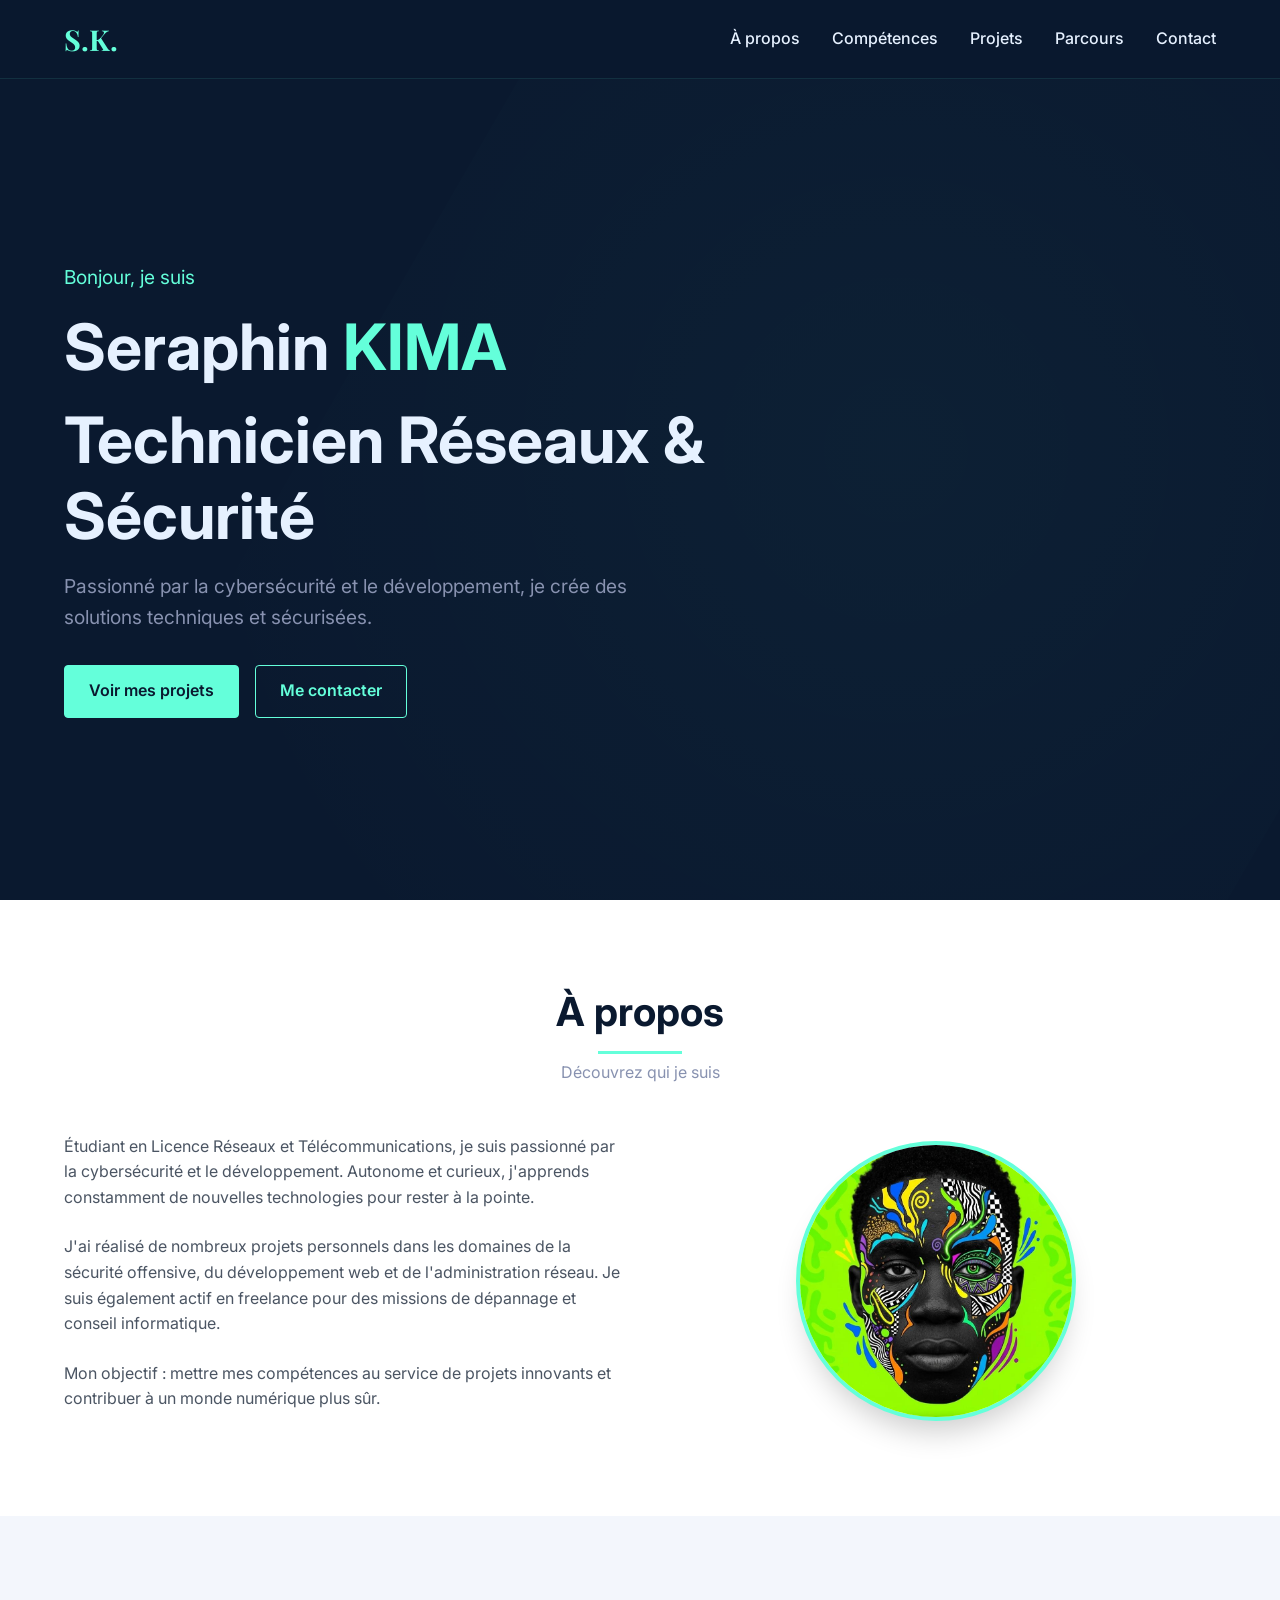
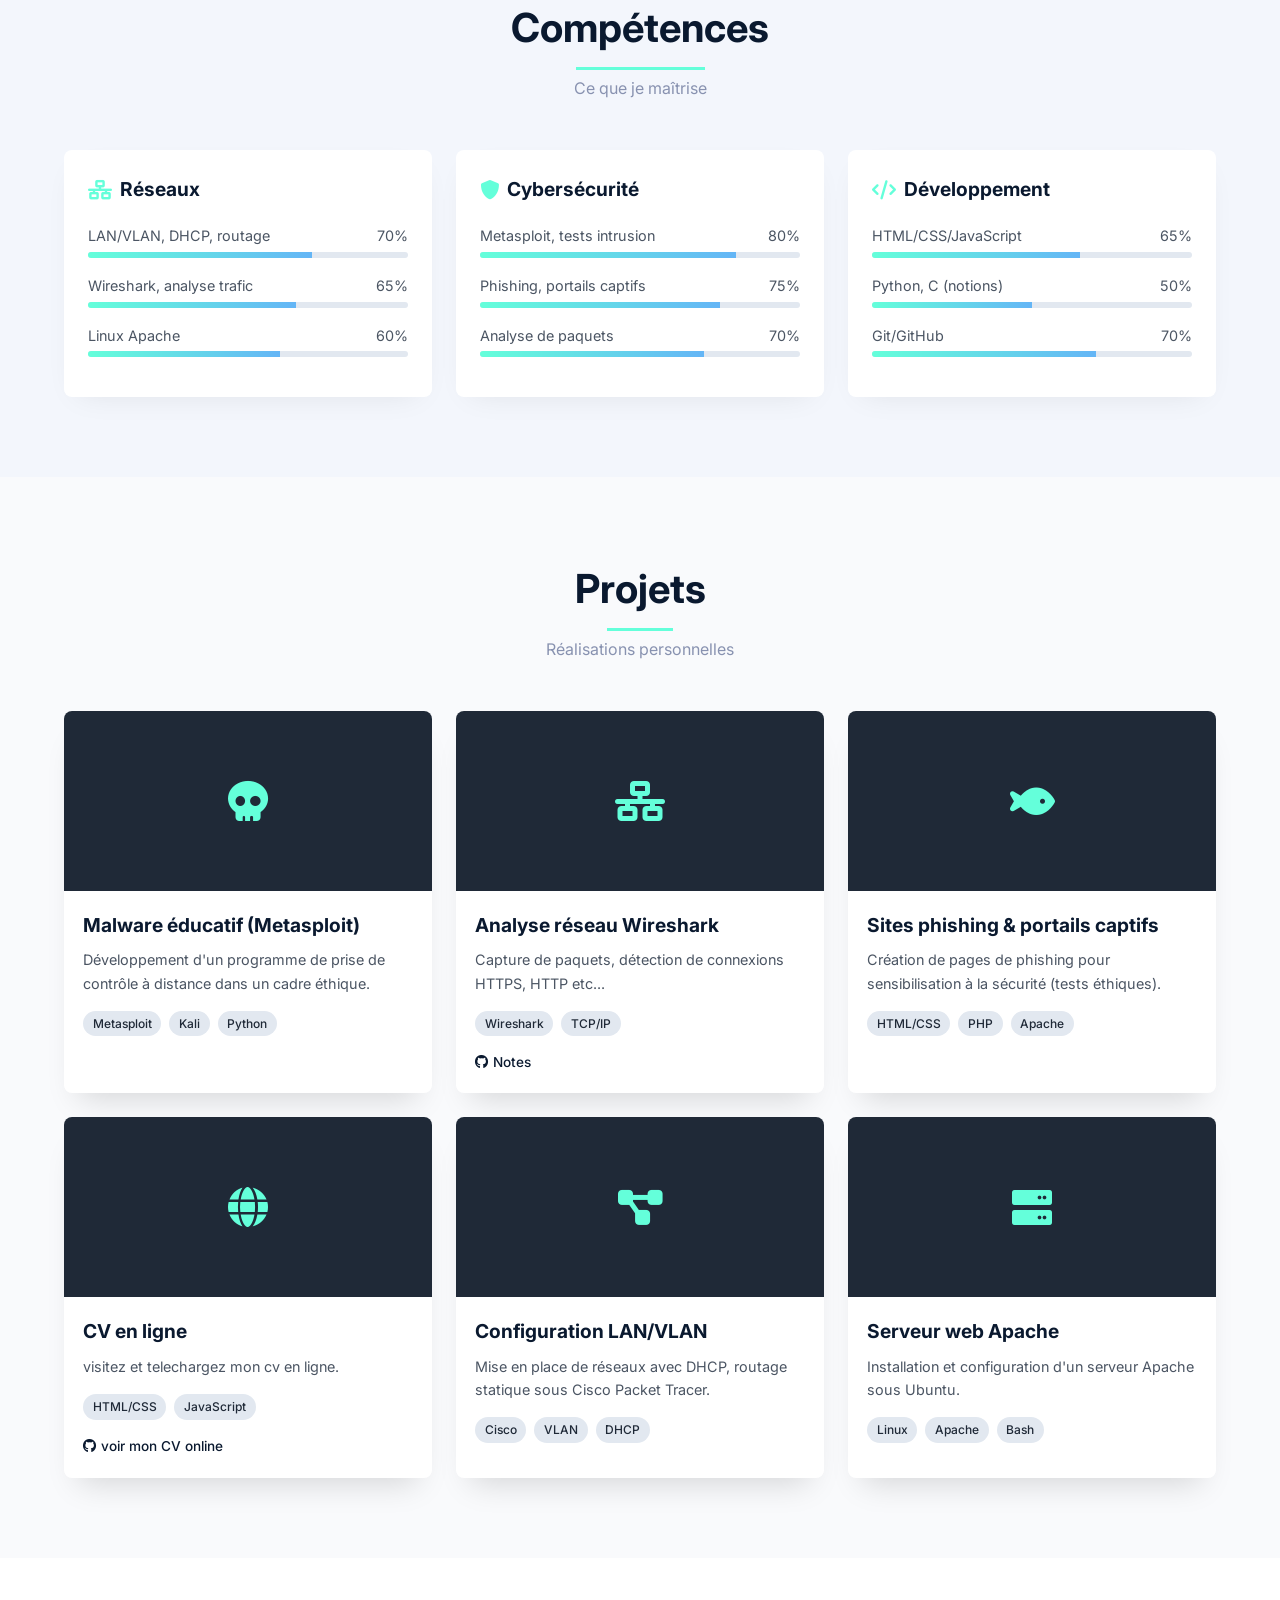
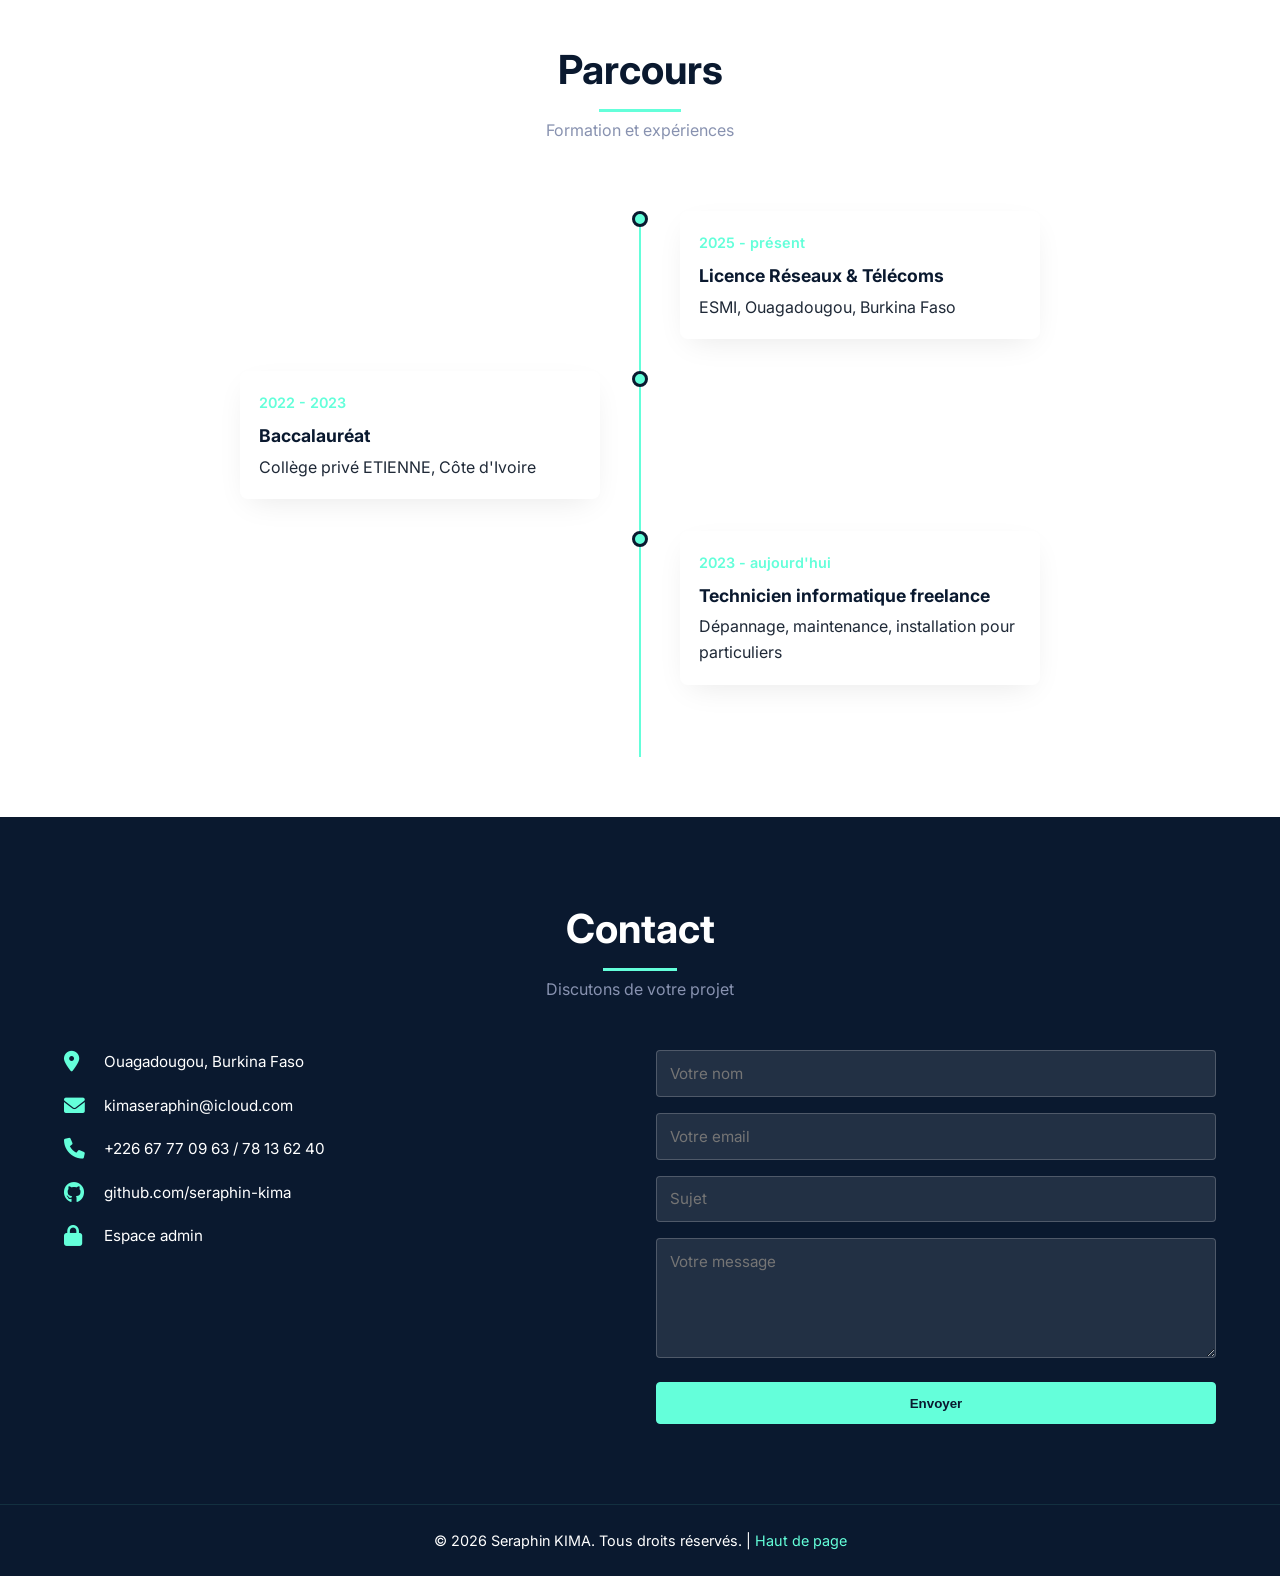
==== index.html @ a79c5f41 "Create index.html" ====
<!DOCTYPE html>
<html>
<head>
    <meta charset="UTF-8">
    <meta http-equiv="refresh" content="0; url=portfolio.html">
    <title>Redirection...</title>
</head>
<body>
    <p>Redirection vers le portfolio...</p>
    <script>window.location.href = "portfolio.html";</script>
</body>
</html>
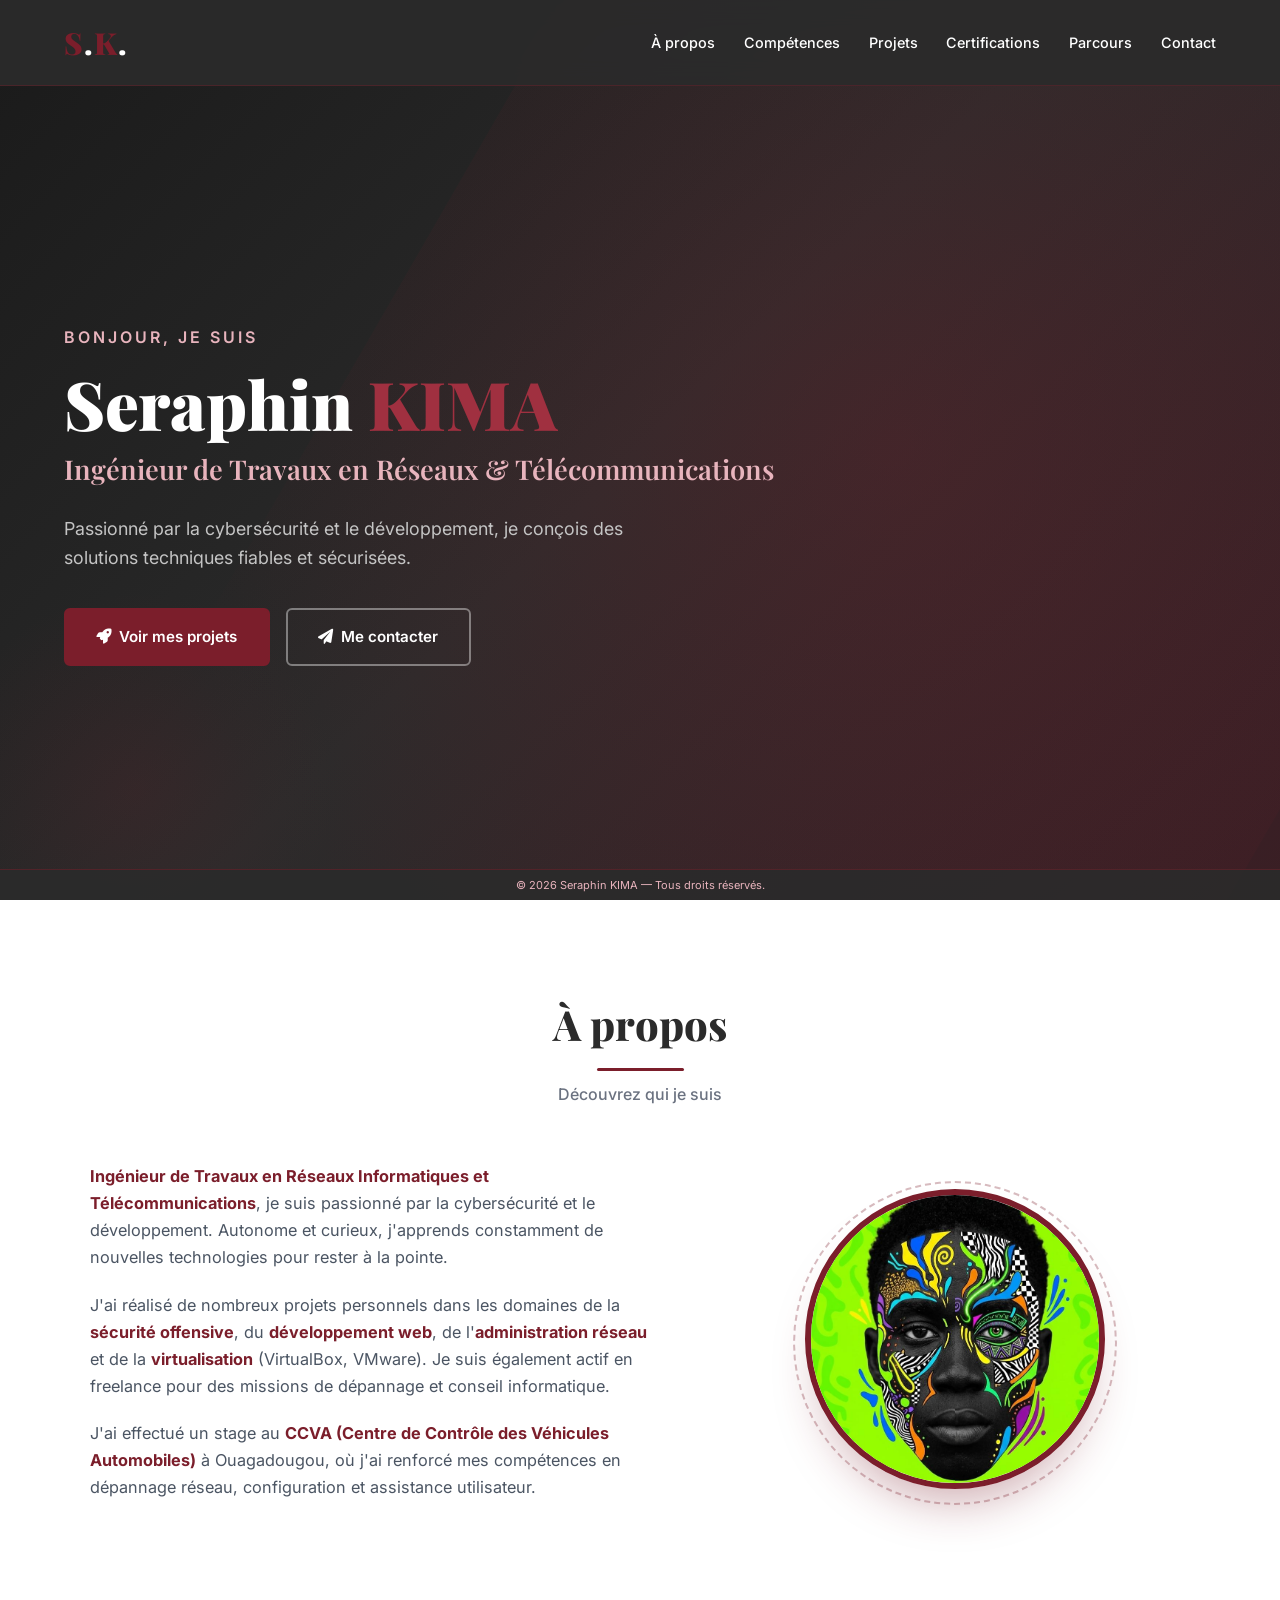
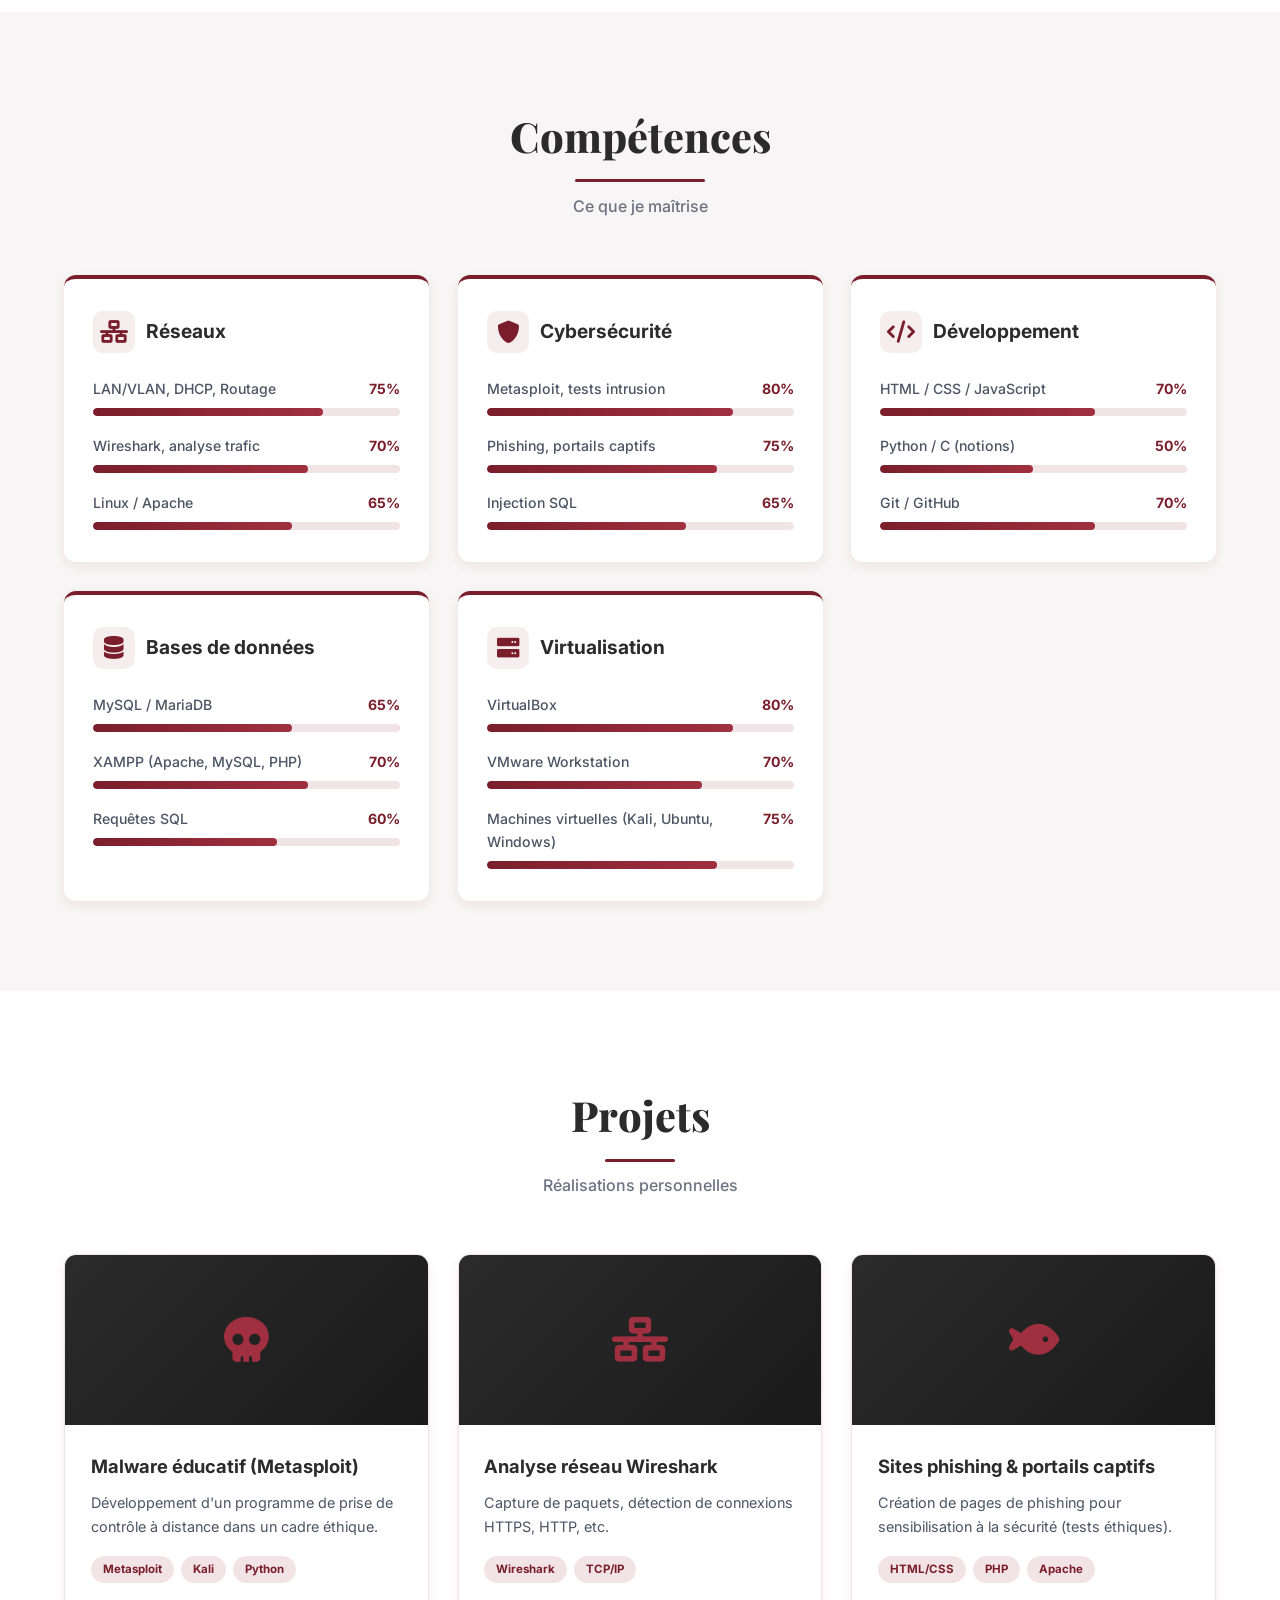
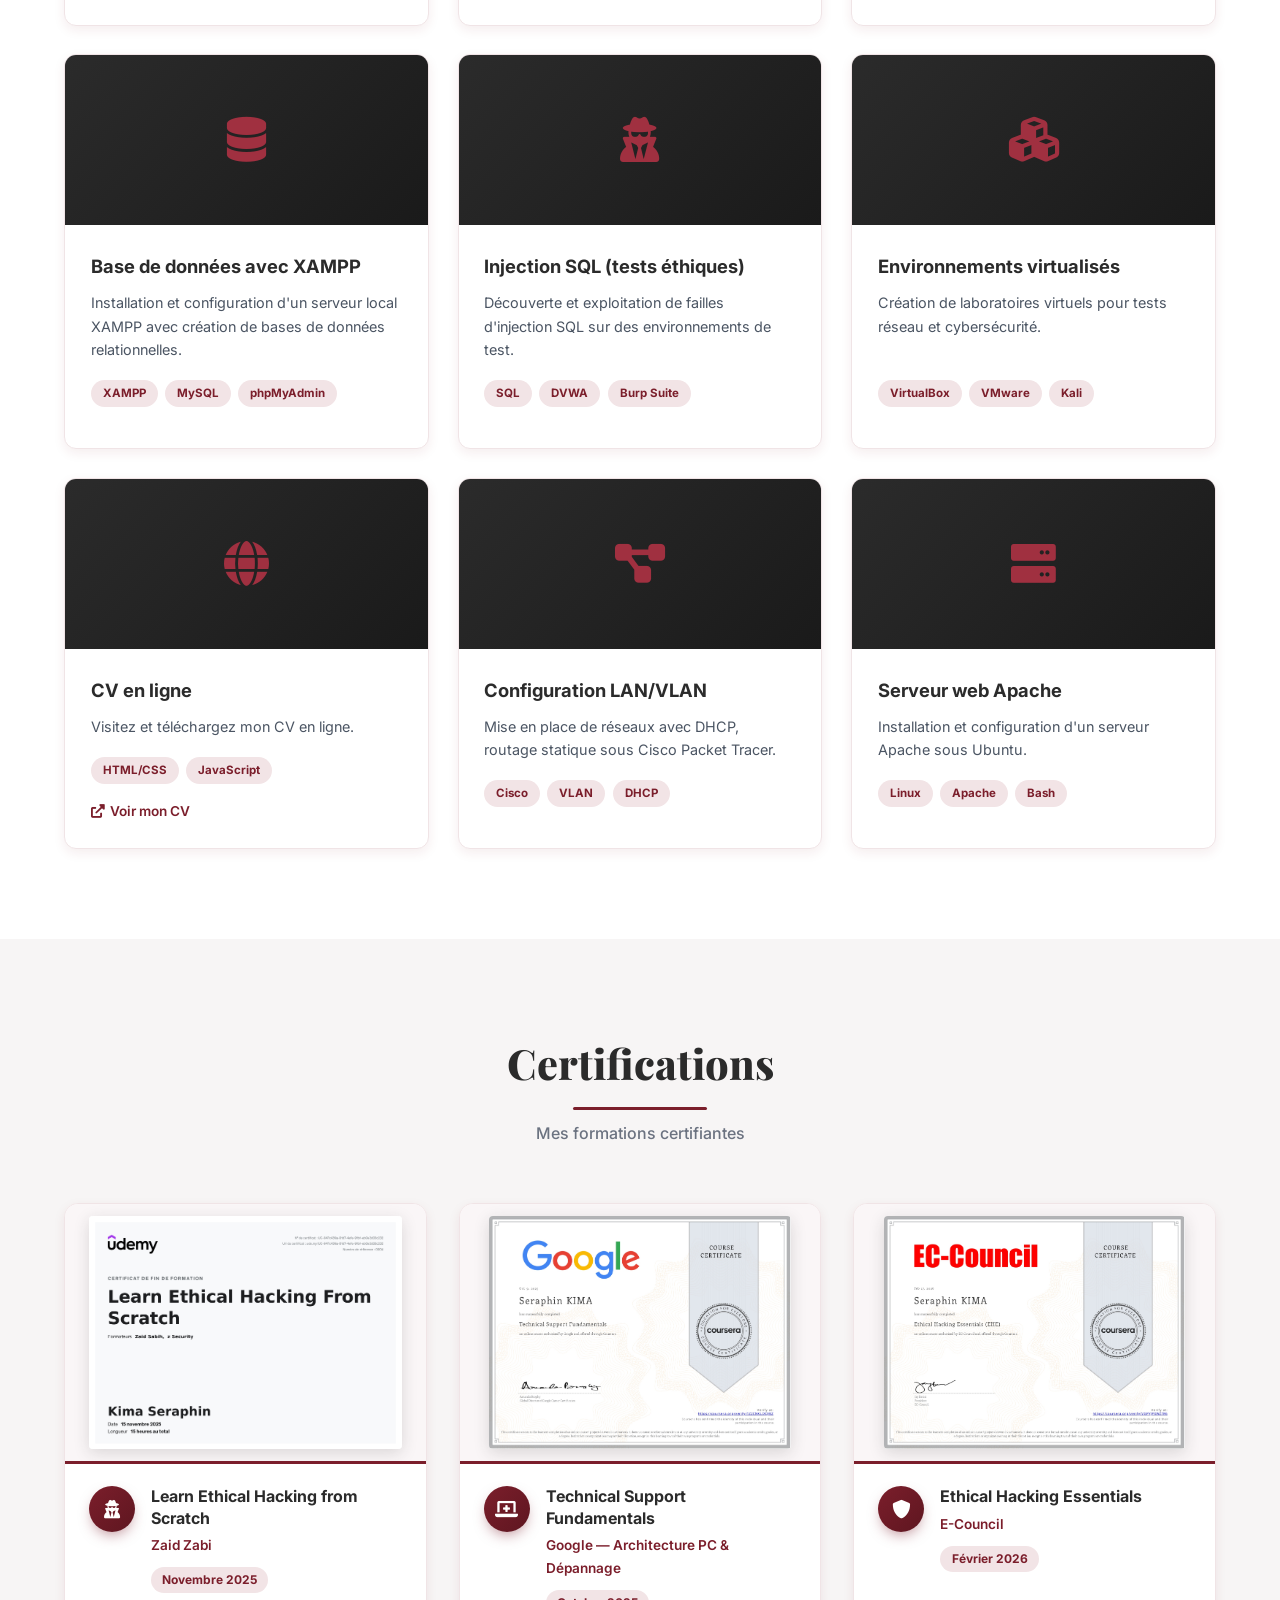
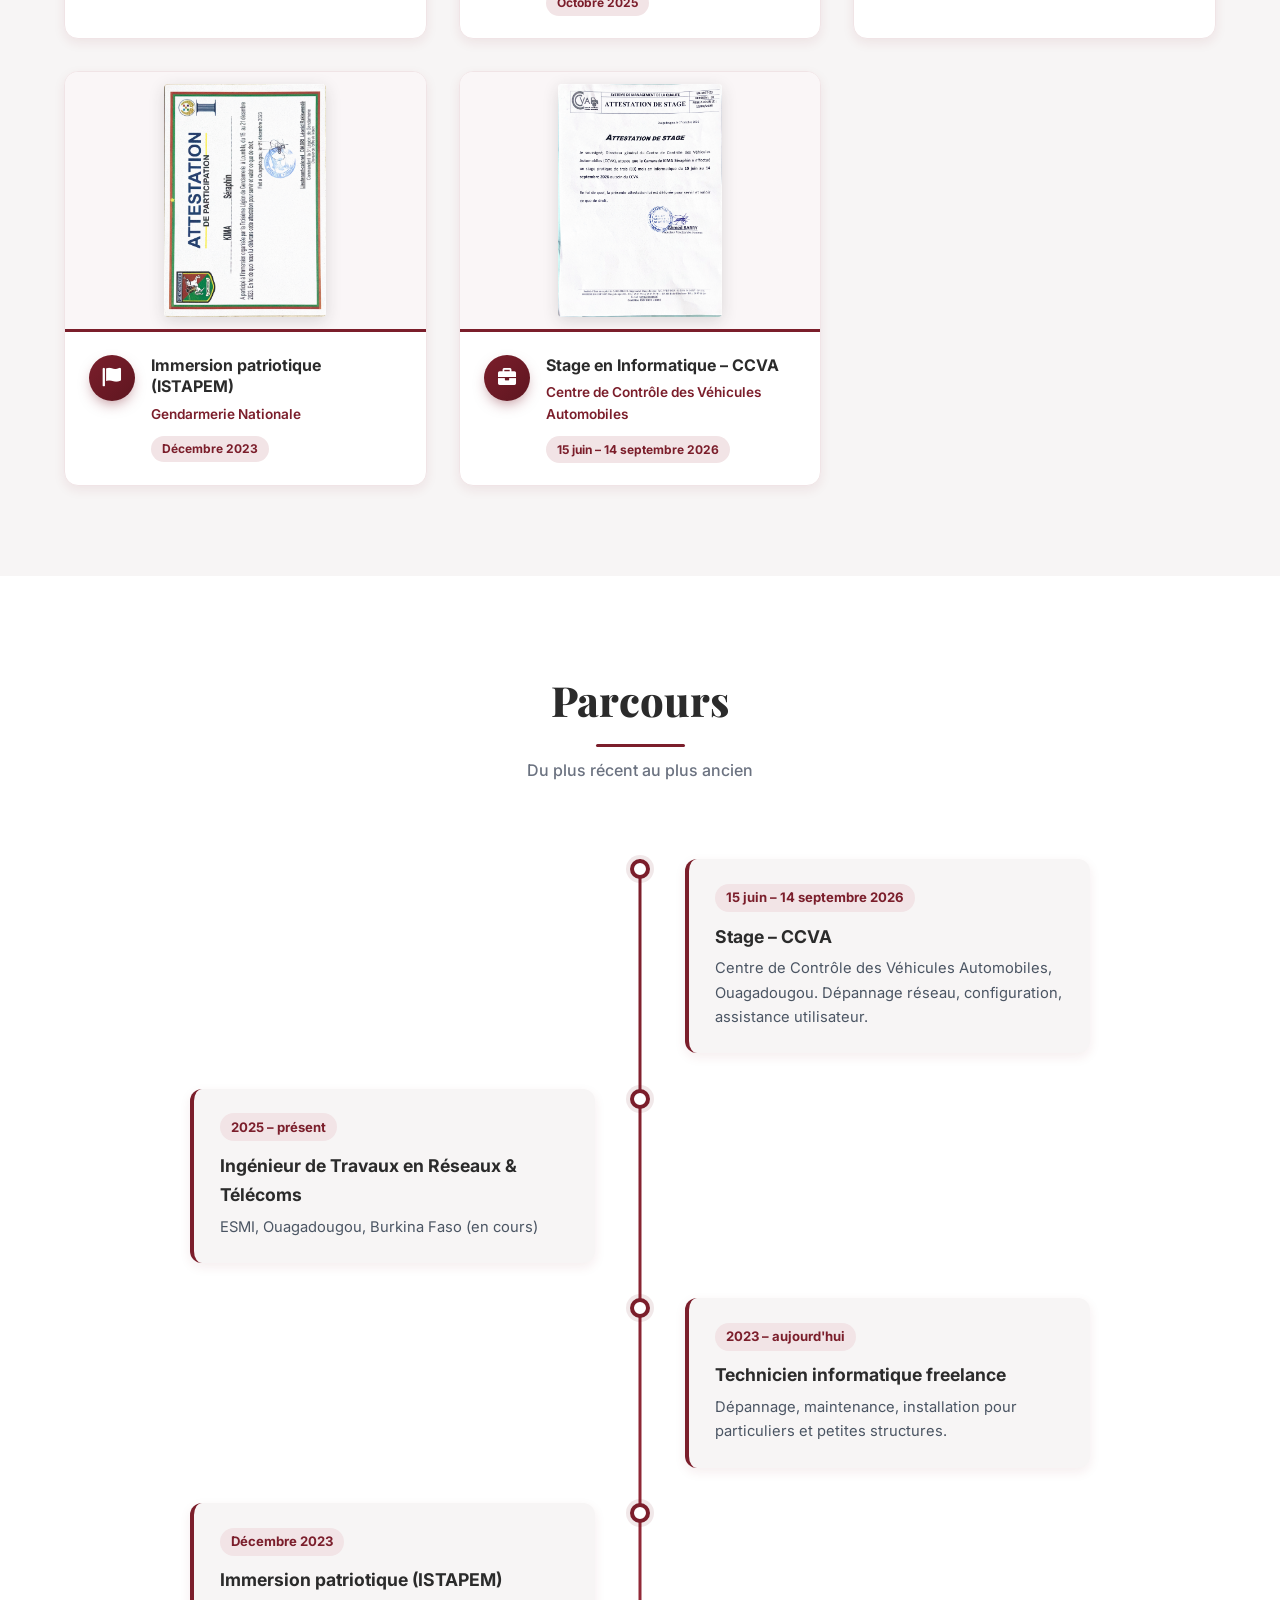
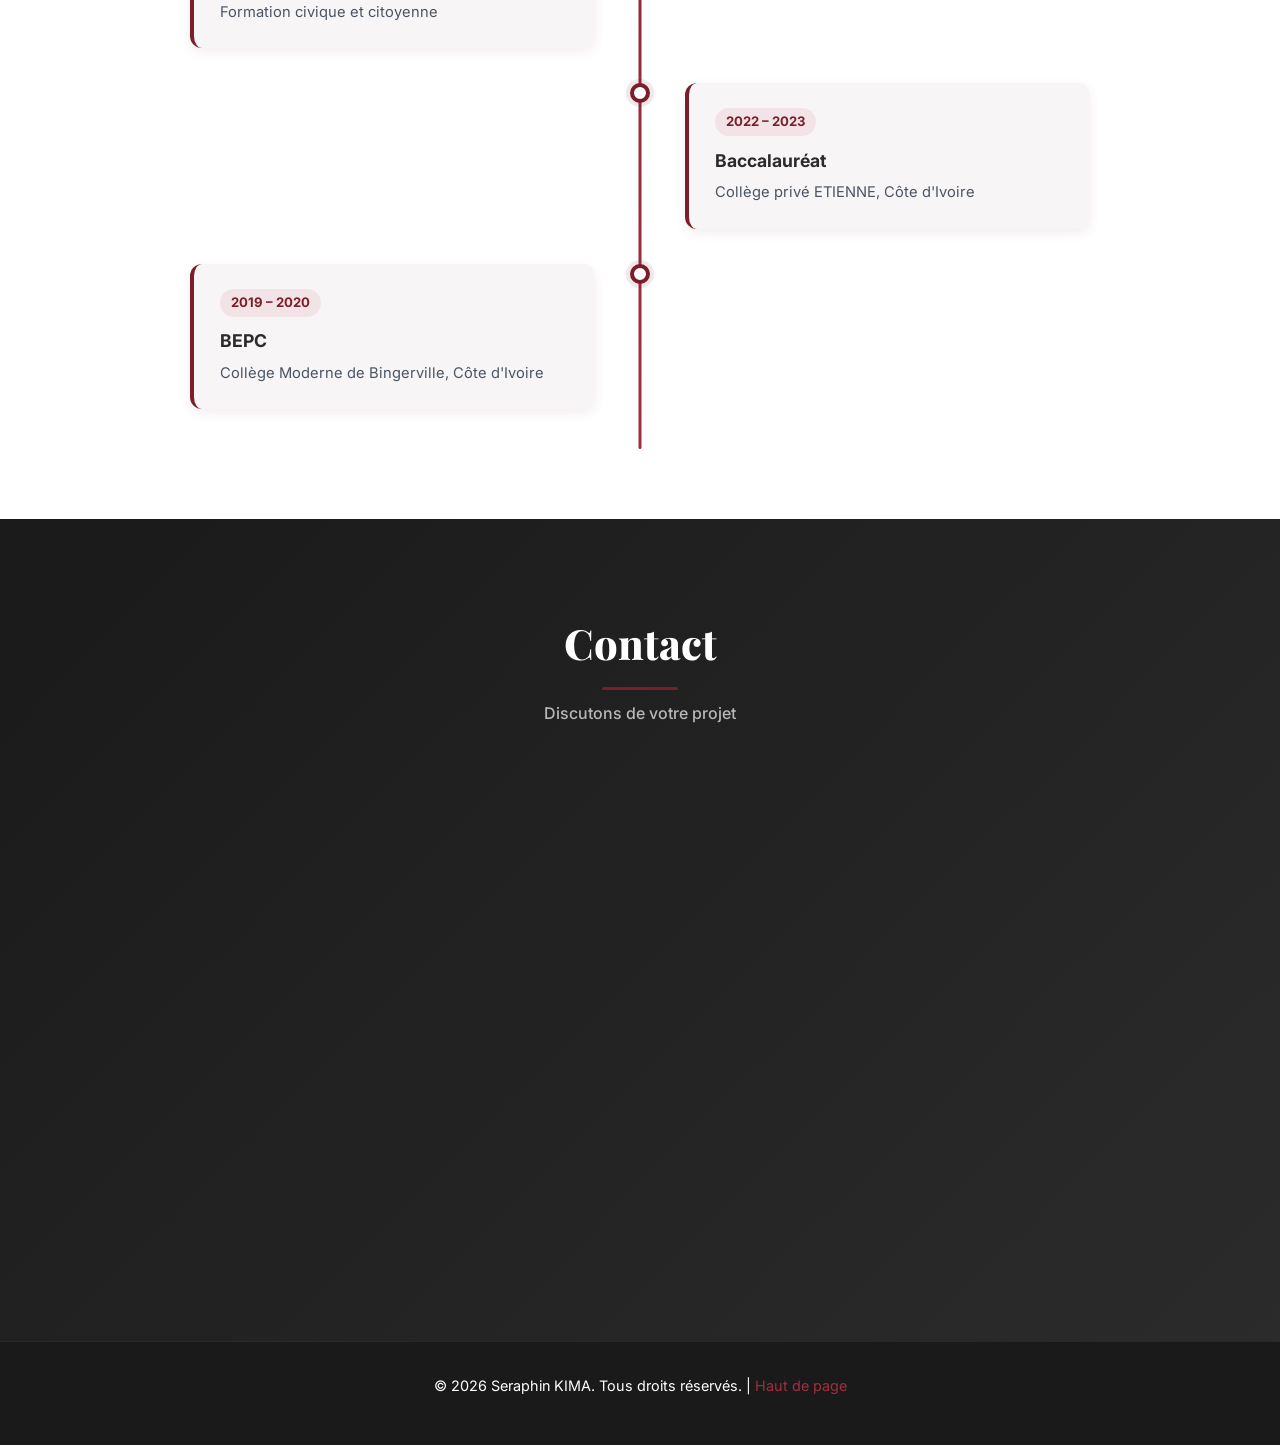
==== commit 4b8d0108: "Nouveau portfolio organisé (css, js, images)" ====
--- a/index.html
+++ b/index.html
@@ -1,12 +1,434 @@
 <!DOCTYPE html>
-<html>
+<html lang="fr">
 <head>
     <meta charset="UTF-8">
-    <meta http-equiv="refresh" content="0; url=portfolio.html">
-    <title>Redirection...</title>
+    <meta name="viewport" content="width=device-width, initial-scale=1.0, maximum-scale=5.0, user-scalable=yes">
+    <meta name="description" content="Portfolio de Seraphin KIMA - Ingénieur de Travaux en Réseaux Informatiques et Télécommunications.">
+    <title>Seraphin KIMA - Portfolio | Ingénieur Réseaux & Télécoms</title>
+
+    <link rel="preconnect" href="https://fonts.googleapis.com">
+    <link rel="preconnect" href="https://fonts.gstatic.com" crossorigin>
+    <link href="https://fonts.googleapis.com/css2?family=Inter:wght@400;500;600;700;800&family=Playfair+Display:wght@700;900&display=swap" rel="stylesheet">
+
+    <link rel="stylesheet" href="https://cdnjs.cloudflare.com/ajax/libs/font-awesome/6.0.0-beta3/css/all.min.css">
+    <link href="https://unpkg.com/aos@2.3.1/dist/aos.css" rel="stylesheet">
+
+    <!-- Ton CSS (à minifier avant déploiement) -->
+    <link rel="stylesheet" href="./css/style.css">
 </head>
 <body>
-    <p>Redirection vers le portfolio...</p>
-    <script>window.location.href = "portfolio.html";</script>
+
+    <!-- BANNIÈRE COPYRIGHT -->
+    <div id="copyright-banner">
+        © 2026 Seraphin KIMA — Tous droits réservés.
+    </div>
+
+    <!-- NAV -->
+    <nav>
+        <a href="#home" class="logo" id="logoHome">S<span>.</span>K<span>.</span></a>
+        <div class="hamburger" id="hamburger">
+            <span></span><span></span><span></span>
+        </div>
+        <div class="nav-links" id="navLinks">
+            <a href="#about">À propos</a>
+            <a href="#skills">Compétences</a>
+            <a href="#projects">Projets</a>
+            <a href="#certifications">Certifications</a>
+            <a href="#timeline">Parcours</a>
+            <a href="#contact">Contact</a>
+        </div>
+    </nav>
+
+    <!-- HERO -->
+    <section class="hero" id="home">
+        <div class="hero-content">
+            <p class="hero-subtitle" data-aos="fade-up">Bonjour, je suis</p>
+            <h1 class="hero-title" data-aos="fade-up" data-aos-delay="100">Seraphin <span>KIMA</span></h1>
+            <h2 class="hero-title role" data-aos="fade-up" data-aos-delay="200">Ingénieur de Travaux en Réseaux & Télécommunications</h2>
+            <p class="hero-description" data-aos="fade-up" data-aos-delay="300">
+                Passionné par la cybersécurité et le développement, je conçois des solutions techniques fiables et sécurisées.
+            </p>
+            <div class="hero-buttons" data-aos="fade-up" data-aos-delay="400">
+                <a href="#projects" class="btn btn-primary"><i class="fas fa-rocket"></i> Voir mes projets</a>
+                <a href="#contact" class="btn btn-outline"><i class="fas fa-paper-plane"></i> Me contacter</a>
+            </div>
+        </div>
+    </section>
+
+    <!-- ABOUT (puzzle) -->
+    <section class="about" id="about">
+        <div class="section-header" data-aos="fade-up">
+            <h2 class="section-title">À propos</h2>
+            <p class="section-subtitle">Découvrez qui je suis</p>
+        </div>
+        <div class="about-content">
+            <div class="about-text" data-aos="fade-right">
+                <p><strong>Ingénieur de Travaux en Réseaux Informatiques et Télécommunications</strong>, je suis passionné par la cybersécurité et le développement. Autonome et curieux, j'apprends constamment de nouvelles technologies pour rester à la pointe.</p>
+                <p>J'ai réalisé de nombreux projets personnels dans les domaines de la <strong>sécurité offensive</strong>, du <strong>développement web</strong>, de l'<strong>administration réseau</strong> et de la <strong>virtualisation</strong> (VirtualBox, VMware). Je suis également actif en freelance pour des missions de dépannage et conseil informatique.</p>
+                <p>J'ai effectué un stage au <strong>CCVA (Centre de Contrôle des Véhicules Automobiles)</strong> à Ouagadougou, où j'ai renforcé mes compétences en dépannage réseau, configuration et assistance utilisateur.</p>
+            </div>
+            <div class="about-image" data-aos="fade-left">
+                <div class="puzzle-wrapper" id="puzzle">
+                    <div class="puzzle-half puzzle-left">
+                        <img src="./photo.jpeg" alt="Seraphin KIMA - gauche" loading="lazy">
+                    </div>
+                    <div class="puzzle-half puzzle-right">
+                        <img src="./photo.jpeg" alt="Seraphin KIMA - droite" loading="lazy">
+                    </div>
+                </div>
+            </div>
+        </div>
+    </section>
+
+    <!-- SKILLS -->
+    <section class="skills" id="skills">
+        <div class="section-header" data-aos="fade-up">
+            <h2 class="section-title">Compétences</h2>
+            <p class="section-subtitle">Ce que je maîtrise</p>
+        </div>
+        <div class="skills-grid">
+            <div class="skill-card" data-aos="flip-left">
+                <h3><i class="fas fa-network-wired"></i> Réseaux</h3>
+                <div class="skill-bar"><div class="skill-bar-info"><span>LAN/VLAN, DHCP, Routage</span><span>75%</span></div><div class="skill-bar-progress"><div class="skill-bar-fill" style="width:75%"></div></div></div>
+                <div class="skill-bar"><div class="skill-bar-info"><span>Wireshark, analyse trafic</span><span>70%</span></div><div class="skill-bar-progress"><div class="skill-bar-fill" style="width:70%"></div></div></div>
+                <div class="skill-bar"><div class="skill-bar-info"><span>Linux / Apache</span><span>65%</span></div><div class="skill-bar-progress"><div class="skill-bar-fill" style="width:65%"></div></div></div>
+            </div>
+            <div class="skill-card" data-aos="flip-left" data-aos-delay="100">
+                <h3><i class="fas fa-shield-alt"></i> Cybersécurité</h3>
+                <div class="skill-bar"><div class="skill-bar-info"><span>Metasploit, tests intrusion</span><span>80%</span></div><div class="skill-bar-progress"><div class="skill-bar-fill" style="width:80%"></div></div></div>
+                <div class="skill-bar"><div class="skill-bar-info"><span>Phishing, portails captifs</span><span>75%</span></div><div class="skill-bar-progress"><div class="skill-bar-fill" style="width:75%"></div></div></div>
+                <div class="skill-bar"><div class="skill-bar-info"><span>Injection SQL</span><span>65%</span></div><div class="skill-bar-progress"><div class="skill-bar-fill" style="width:65%"></div></div></div>
+            </div>
+            <div class="skill-card" data-aos="flip-left" data-aos-delay="200">
+                <h3><i class="fas fa-code"></i> Développement</h3>
+                <div class="skill-bar"><div class="skill-bar-info"><span>HTML / CSS / JavaScript</span><span>70%</span></div><div class="skill-bar-progress"><div class="skill-bar-fill" style="width:70%"></div></div></div>
+                <div class="skill-bar"><div class="skill-bar-info"><span>Python / C (notions)</span><span>50%</span></div><div class="skill-bar-progress"><div class="skill-bar-fill" style="width:50%"></div></div></div>
+                <div class="skill-bar"><div class="skill-bar-info"><span>Git / GitHub</span><span>70%</span></div><div class="skill-bar-progress"><div class="skill-bar-fill" style="width:70%"></div></div></div>
+            </div>
+            <div class="skill-card" data-aos="flip-left" data-aos-delay="300">
+                <h3><i class="fas fa-database"></i> Bases de données</h3>
+                <div class="skill-bar"><div class="skill-bar-info"><span>MySQL / MariaDB</span><span>65%</span></div><div class="skill-bar-progress"><div class="skill-bar-fill" style="width:65%"></div></div></div>
+                <div class="skill-bar"><div class="skill-bar-info"><span>XAMPP (Apache, MySQL, PHP)</span><span>70%</span></div><div class="skill-bar-progress"><div class="skill-bar-fill" style="width:70%"></div></div></div>
+                <div class="skill-bar"><div class="skill-bar-info"><span>Requêtes SQL</span><span>60%</span></div><div class="skill-bar-progress"><div class="skill-bar-fill" style="width:60%"></div></div></div>
+            </div>
+            <div class="skill-card" data-aos="flip-left" data-aos-delay="400">
+                <h3><i class="fas fa-server"></i> Virtualisation</h3>
+                <div class="skill-bar"><div class="skill-bar-info"><span>VirtualBox</span><span>80%</span></div><div class="skill-bar-progress"><div class="skill-bar-fill" style="width:80%"></div></div></div>
+                <div class="skill-bar"><div class="skill-bar-info"><span>VMware Workstation</span><span>70%</span></div><div class="skill-bar-progress"><div class="skill-bar-fill" style="width:70%"></div></div></div>
+                <div class="skill-bar"><div class="skill-bar-info"><span>Machines virtuelles (Kali, Ubuntu, Windows)</span><span>75%</span></div><div class="skill-bar-progress"><div class="skill-bar-fill" style="width:75%"></div></div></div>
+            </div>
+        </div>
+    </section>
+
+    <!-- PROJECTS -->
+    <section class="projects" id="projects">
+        <div class="section-header" data-aos="fade-up">
+            <h2 class="section-title">Projets</h2>
+            <p class="section-subtitle">Réalisations personnelles</p>
+        </div>
+        <div class="projects-grid">
+            <div class="project-card" data-aos="zoom-in">
+                <div class="project-image"><i class="fas fa-skull"></i></div>
+                <div class="project-content">
+                    <h3>Malware éducatif (Metasploit)</h3>
+                    <p>Développement d'un programme de prise de contrôle à distance dans un cadre éthique.</p>
+                    <div class="project-tech"><span>Metasploit</span><span>Kali</span><span>Python</span></div>
+                </div>
+            </div>
+            <div class="project-card" data-aos="zoom-in" data-aos-delay="100">
+                <div class="project-image"><i class="fas fa-network-wired"></i></div>
+                <div class="project-content">
+                    <h3>Analyse réseau Wireshark</h3>
+                    <p>Capture de paquets, détection de connexions HTTPS, HTTP, etc.</p>
+                    <div class="project-tech"><span>Wireshark</span><span>TCP/IP</span></div>
+                </div>
+            </div>
+            <div class="project-card" data-aos="zoom-in" data-aos-delay="200">
+                <div class="project-image"><i class="fas fa-fish"></i></div>
+                <div class="project-content">
+                    <h3>Sites phishing & portails captifs</h3>
+                    <p>Création de pages de phishing pour sensibilisation à la sécurité (tests éthiques).</p>
+                    <div class="project-tech"><span>HTML/CSS</span><span>PHP</span><span>Apache</span></div>
+                </div>
+            </div>
+            <div class="project-card" data-aos="zoom-in">
+                <div class="project-image"><i class="fas fa-database"></i></div>
+                <div class="project-content">
+                    <h3>Base de données avec XAMPP</h3>
+                    <p>Installation et configuration d'un serveur local XAMPP avec création de bases de données relationnelles.</p>
+                    <div class="project-tech"><span>XAMPP</span><span>MySQL</span><span>phpMyAdmin</span></div>
+                </div>
+            </div>
+            <div class="project-card" data-aos="zoom-in" data-aos-delay="100">
+                <div class="project-image"><i class="fas fa-user-secret"></i></div>
+                <div class="project-content">
+                    <h3>Injection SQL (tests éthiques)</h3>
+                    <p>Découverte et exploitation de failles d'injection SQL sur des environnements de test.</p>
+                    <div class="project-tech"><span>SQL</span><span>DVWA</span><span>Burp Suite</span></div>
+                </div>
+            </div>
+            <div class="project-card" data-aos="zoom-in" data-aos-delay="200">
+                <div class="project-image"><i class="fas fa-cubes"></i></div>
+                <div class="project-content">
+                    <h3>Environnements virtualisés</h3>
+                    <p>Création de laboratoires virtuels pour tests réseau et cybersécurité.</p>
+                    <div class="project-tech"><span>VirtualBox</span><span>VMware</span><span>Kali</span></div>
+                </div>
+            </div>
+            <div class="project-card" data-aos="zoom-in">
+                <div class="project-image"><i class="fas fa-globe"></i></div>
+                <div class="project-content">
+                    <h3>CV en ligne</h3>
+                    <p>Visitez et téléchargez mon CV en ligne.</p>
+                    <div class="project-tech"><span>HTML/CSS</span><span>JavaScript</span></div>
+                    <div class="project-links">
+                        <a href="https://site-2025.github.io/CV-SERAPHIN.K/" target="_blank">
+                            <i class="fas fa-external-link-alt"></i> Voir mon CV
+                        </a>
+                    </div>
+                </div>
+            </div>
+            <div class="project-card" data-aos="zoom-in" data-aos-delay="100">
+                <div class="project-image"><i class="fas fa-project-diagram"></i></div>
+                <div class="project-content">
+                    <h3>Configuration LAN/VLAN</h3>
+                    <p>Mise en place de réseaux avec DHCP, routage statique sous Cisco Packet Tracer.</p>
+                    <div class="project-tech"><span>Cisco</span><span>VLAN</span><span>DHCP</span></div>
+                </div>
+            </div>
+            <div class="project-card" data-aos="zoom-in" data-aos-delay="200">
+                <div class="project-image"><i class="fas fa-server"></i></div>
+                <div class="project-content">
+                    <h3>Serveur web Apache</h3>
+                    <p>Installation et configuration d'un serveur Apache sous Ubuntu.</p>
+                    <div class="project-tech"><span>Linux</span><span>Apache</span><span>Bash</span></div>
+                </div>
+            </div>
+        </div>
+    </section>
+
+    <!-- CERTIFICATIONS -->
+    <section class="certifications" id="certifications">
+        <div class="section-header" data-aos="fade-up">
+            <h2 class="section-title">Certifications</h2>
+            <p class="section-subtitle">Mes formations certifiantes</p>
+        </div>
+        <div class="cert-grid">
+
+            <div class="cert-card" data-aos="fade-up">
+                <div class="cert-image-zone" onclick="openLightbox(this)">
+                    <img src="./certifs/certificat-zaid-zabi.jpg" alt="Certificat Learn Ethical Hacking from Scratch" loading="lazy"
+                         onerror="this.style.display='none'; this.nextElementSibling.style.display='flex';">
+                    <div class="placeholder" style="display:none;">
+                        <i class="fas fa-image"></i>
+                        <span>Votre certificat ici</span>
+                    </div>
+                    <div class="zoom-hint"><i class="fas fa-search-plus"></i> Agrandir</div>
+                </div>
+                <div class="cert-body">
+                    <div class="cert-badge"><i class="fas fa-user-secret"></i></div>
+                    <div class="cert-content">
+                        <h3>Learn Ethical Hacking from Scratch</h3>
+                        <div class="cert-issuer">Zaid Zabi</div>
+                        <span class="cert-date">Novembre 2025</span>
+                    </div>
+                </div>
+            </div>
+
+            <div class="cert-card" data-aos="fade-up" data-aos-delay="100">
+                <div class="cert-image-zone" onclick="openLightbox(this)">
+                    <img src="./certifs/certificat-google.jpg" alt="Certificat Technical Support Fundamentals" loading="lazy"
+                         onerror="this.style.display='none'; this.nextElementSibling.style.display='flex';">
+                    <div class="placeholder" style="display:none;">
+                        <i class="fas fa-image"></i>
+                        <span>Votre certificat ici</span>
+                    </div>
+                    <div class="zoom-hint"><i class="fas fa-search-plus"></i> Agrandir</div>
+                </div>
+                <div class="cert-body">
+                    <div class="cert-badge"><i class="fas fa-laptop-medical"></i></div>
+                    <div class="cert-content">
+                        <h3>Technical Support Fundamentals</h3>
+                        <div class="cert-issuer">Google — Architecture PC &amp; Dépannage</div>
+                        <span class="cert-date">Octobre 2025</span>
+                    </div>
+                </div>
+            </div>
+
+            <div class="cert-card" data-aos="fade-up" data-aos-delay="200">
+                <div class="cert-image-zone" onclick="openLightbox(this)">
+                    <img src="./certifs/certificat-e-council.jpg" alt="Certificat Ethical Hacking Essentials" loading="lazy"
+                         onerror="this.style.display='none'; this.nextElementSibling.style.display='flex';">
+                    <div class="placeholder" style="display:none;">
+                        <i class="fas fa-image"></i>
+                        <span>Votre certificat ici</span>
+                    </div>
+                    <div class="zoom-hint"><i class="fas fa-search-plus"></i> Agrandir</div>
+                </div>
+                <div class="cert-body">
+                    <div class="cert-badge"><i class="fas fa-shield-alt"></i></div>
+                    <div class="cert-content">
+                        <h3>Ethical Hacking Essentials</h3>
+                        <div class="cert-issuer">E-Council</div>
+                        <span class="cert-date">Février 2026</span>
+                    </div>
+                </div>
+            </div>
+
+            <div class="cert-card" data-aos="fade-up" data-aos-delay="300">
+                <div class="cert-image-zone" onclick="openLightbox(this)">
+                    <img src="./certifs/certificat-immersion.jpg" alt="Certificat Immersion patriotique" loading="lazy"
+                         onerror="this.style.display='none'; this.nextElementSibling.style.display='flex';">
+                    <div class="placeholder" style="display:none;">
+                        <i class="fas fa-image"></i>
+                        <span>Votre certificat ici</span>
+                    </div>
+                    <div class="zoom-hint"><i class="fas fa-search-plus"></i> Agrandir</div>
+                </div>
+                <div class="cert-body">
+                    <div class="cert-badge"><i class="fas fa-flag"></i></div>
+                    <div class="cert-content">
+                        <h3>Immersion patriotique (ISTAPEM)</h3>
+                        <div class="cert-issuer">Gendarmerie Nationale</div>
+                        <span class="cert-date">Décembre 2023</span>
+                    </div>
+                </div>
+            </div>
+
+            <div class="cert-card" data-aos="fade-up" data-aos-delay="400">
+                <div class="cert-image-zone" onclick="openLightbox(this)">
+                    <img src="./certifs/certificat-stage-ccva.jpg" alt="Certificat de stage CCVA" loading="lazy"
+                         onerror="this.style.display='none'; this.nextElementSibling.style.display='flex';">
+                    <div class="placeholder" style="display:none;">
+                        <i class="fas fa-image"></i>
+                        <span>Votre certificat ici</span>
+                    </div>
+                    <div class="zoom-hint"><i class="fas fa-search-plus"></i> Agrandir</div>
+                </div>
+                <div class="cert-body">
+                    <div class="cert-badge"><i class="fas fa-briefcase"></i></div>
+                    <div class="cert-content">
+                        <h3>Stage en Informatique – CCVA</h3>
+                        <div class="cert-issuer">Centre de Contrôle des Véhicules Automobiles</div>
+                        <span class="cert-date">15 juin – 14 septembre 2026</span>
+                    </div>
+                </div>
+            </div>
+
+        </div>
+    </section>
+
+    <!-- TIMELINE -->
+    <section class="timeline-section" id="timeline">
+        <div class="section-header" data-aos="fade-up">
+            <h2 class="section-title">Parcours</h2>
+            <p class="section-subtitle">Du plus récent au plus ancien</p>
+        </div>
+        <div class="timeline">
+            <div class="timeline-item" data-aos="fade-right">
+                <div class="timeline-dot"></div>
+                <div class="timeline-content">
+                    <span class="date">15 juin – 14 septembre 2026</span>
+                    <h3>Stage – CCVA</h3>
+                    <p>Centre de Contrôle des Véhicules Automobiles, Ouagadougou. Dépannage réseau, configuration, assistance utilisateur.</p>
+                </div>
+            </div>
+            <div class="timeline-item" data-aos="fade-left">
+                <div class="timeline-dot"></div>
+                <div class="timeline-content">
+                    <span class="date">2025 – présent</span>
+                    <h3>Ingénieur de Travaux en Réseaux &amp; Télécoms</h3>
+                    <p>ESMI, Ouagadougou, Burkina Faso (en cours)</p>
+                </div>
+            </div>
+            <div class="timeline-item" data-aos="fade-right">
+                <div class="timeline-dot"></div>
+                <div class="timeline-content">
+                    <span class="date">2023 – aujourd'hui</span>
+                    <h3>Technicien informatique freelance</h3>
+                    <p>Dépannage, maintenance, installation pour particuliers et petites structures.</p>
+                </div>
+            </div>
+            <div class="timeline-item" data-aos="fade-left">
+                <div class="timeline-dot"></div>
+                <div class="timeline-content">
+                    <span class="date">Décembre 2023</span>
+                    <h3>Immersion patriotique (ISTAPEM)</h3>
+                    <p>Formation civique et citoyenne</p>
+                </div>
+            </div>
+            <div class="timeline-item" data-aos="fade-right">
+                <div class="timeline-dot"></div>
+                <div class="timeline-content">
+                    <span class="date">2022 – 2023</span>
+                    <h3>Baccalauréat</h3>
+                    <p>Collège privé ETIENNE, Côte d'Ivoire</p>
+                </div>
+            </div>
+            <div class="timeline-item" data-aos="fade-left">
+                <div class="timeline-dot"></div>
+                <div class="timeline-content">
+                    <span class="date">2019 – 2020</span>
+                    <h3>BEPC</h3>
+                    <p>Collège Moderne de Bingerville, Côte d'Ivoire</p>
+                </div>
+            </div>
+        </div>
+    </section>
+
+    <!-- CONTACT -->
+    <section class="contact" id="contact">
+        <div class="section-header" data-aos="fade-up">
+            <h2 class="section-title">Contact</h2>
+            <p class="section-subtitle">Discutons de votre projet</p>
+        </div>
+        <div class="contact-content">
+            <div class="contact-info" data-aos="fade-right">
+                <div class="contact-item">
+                    <i class="fas fa-map-marker-alt"></i>
+                    <span>Kadiogo, Patte d'oie secteur 52, Ouagadougou, Burkina Faso</span>
+                </div>
+                <div class="contact-item">
+                    <i class="fas fa-envelope"></i>
+                    <a href="mailto:seraphinverifed@gmail.com">seraphinverifed@gmail.com</a>
+                </div>
+                <div class="contact-item">
+                    <i class="fas fa-phone"></i>
+                    <a href="tel:+22667770963">+226 67 77 09 63 / 78 13 62 40</a>
+                </div>
+                <div class="contact-item">
+                    <i class="fas fa-globe"></i>
+                    <a href="https://site-2025.github.io/portfoliome.com/portfolio.html" target="_blank">Portfolio / GitHub</a>
+                </div>
+                <div class="contact-item">
+                    <i class="fas fa-file-alt"></i>
+                    <a href="https://site-2025.github.io/CV-SERAPHIN.K/" target="_blank">Mon CV en ligne</a>
+                </div>
+            </div>
+            <form class="contact-form" id="contactForm" data-aos="fade-left">
+                <div class="form-group"><input type="text" id="name" name="name" placeholder="Votre nom" required></div>
+                <div class="form-group"><input type="email" id="email" name="email" placeholder="Votre email" required></div>
+                <div class="form-group"><input type="text" id="subject" name="subject" placeholder="Sujet"></div>
+                <div class="form-group"><textarea id="message" name="message" placeholder="Votre message" required></textarea></div>
+                <button type="submit" class="btn btn-primary"><i class="fas fa-paper-plane"></i> Envoyer</button>
+            </form>
+        </div>
+    </section>
+
+    <!-- FOOTER -->
+    <footer>
+        <p>&copy; 2026 Seraphin KIMA. Tous droits réservés. | <a href="#home">Haut de page</a></p>
+    </footer>
+
+    <div id="toast" class="toast">Message envoyé !</div>
+
+    <!-- LIGHTBOX -->
+    <div class="lightbox" id="lightbox" onclick="closeLightbox()">
+        <span class="close-hint"><i class="fas fa-times"></i></span>
+        <img id="lightbox-img" src="" alt="Certificat agrandi">
+    </div>
+
+    <script src="https://unpkg.com/aos@2.3.1/dist/aos.js"></script>
+    <script src="./script/script.js"></script>
 </body>
-</html>
+</html>
--- a/css/style.css
+++ b/css/style.css
@@ -0,0 +1 @@
+#copyright-banner,nav{position:fixed;background:rgba(43,43,43,.92);width:100%}.logo span,.nav-links a{color:var(--white)}.nav-links a:hover::after,nav{width:100%}.hamburger,.logo{z-index:1001;cursor:pointer}.hero-title,.logo,.section-title{font-family:'Playfair Display',serif}.hero::after,.hero::before,.nav-links a::after,.section-title::after{position:absolute;content:''}.hero,.puzzle-half,.puzzle-wrapper,.skill-card{overflow:hidden}.btn,.cert-image-zone,.hamburger,.logo{cursor:pointer}#copyright-banner,.about-image,.btn,.contact-item i,.section-header,footer{text-align:center}.btn,.contact-item a,.logo,.nav-links a,.project-links a,footer a{text-decoration:none}*{margin:0;padding:0;box-sizing:border-box}html{scroll-behavior:smooth}body{font-family:Inter,sans-serif;background-color:#f7f5f5;color:#1f2937;line-height:1.65;overflow-x:hidden}:root{--primary:#7B1E2B;--primary-dark:#5E1620;--primary-light:#a03040;--accent:#2B2B2B;--accent-light:#4a4a4a;--cream:#f7f5f5;--white:#ffffff;--text-muted:#6b7280;--border-soft:#e8d6d9;--shadow-sm:0 4px 12px rgba(123, 30, 43, 0.08);--shadow:0 20px 30px -15px rgba(123, 30, 43, 0.15);--shadow-lg:0 30px 50px -20px rgba(123, 30, 43, 0.25)}#copyright-banner{bottom:0;left:0;color:#e8b4bd;padding:6px 10px;font-size:11px;z-index:9998;border-top:1px solid rgba(123,30,43,.5);pointer-events:none}nav{top:0;backdrop-filter:blur(12px);-webkit-backdrop-filter:blur(12px);z-index:1000;padding:1.1rem 5%;display:flex;justify-content:space-between;align-items:center;border-bottom:1px solid rgba(123,30,43,.4)}.logo{font-size:1.9rem;font-weight:900;color:var(--primary);letter-spacing:1px;transition:transform .3s}.logo:hover{transform:scale(1.05)}.nav-links{display:flex;gap:1.8rem}.nav-links a{font-weight:500;font-size:.9rem;transition:color .3s;position:relative}.nav-links a:hover{color:#e8b4bd}.nav-links a::after{width:0;height:2px;bottom:-6px;left:0;background-color:var(--primary);transition:width .3s}.hamburger{display:none;flex-direction:column}.hamburger span{width:25px;height:3px;background:var(--primary);margin:3px 0;transition:.3s;border-radius:2px}@media (max-width:1000px){.nav-links{gap:1rem}.nav-links a{font-size:.82rem}}.about-image,.hero,.hero-content,.puzzle-wrapper,.section-title{position:relative}.btn,.hero{align-items:center}.hero{min-height:100vh;background:linear-gradient(135deg,#1a1a1a 0,#2b2b2b 50%,#3a1e24 100%);display:flex;padding:90px 5% 0}.hero::before{top:-50%;right:-10%;width:80%;height:200%;background:radial-gradient(circle,rgba(123,30,43,.28) 0,transparent 70%);transform:rotate(30deg);animation:8s ease-in-out infinite pulse}@keyframes pulse{0%,100%{opacity:.6}50%{opacity:1}}.hero::after{bottom:-10%;left:-5%;width:400px;height:400px;background:radial-gradient(circle,rgba(123,30,43,.15) 0,transparent 70%);border-radius:50%}.hero-content{max-width:850px;z-index:2}.hero-subtitle{color:#e8b4bd;font-size:1rem;margin-bottom:1rem;font-weight:600;letter-spacing:3px;text-transform:uppercase}.hero-title{font-size:clamp(2.2rem, 8vw, 4.2rem);font-weight:900;color:var(--white);line-height:1.1;margin-bottom:.6rem}.contact-item a:hover,.hero-title span{color:var(--primary-light)}.hero-title.role{font-size:clamp(1.1rem, 3.5vw, 1.7rem);font-weight:600;color:#e8b4bd;margin-bottom:1.6rem;line-height:1.4}.hero-description{color:#c4c4c4;font-size:clamp(1rem, 3.5vw, 1.12rem);max-width:600px;margin-bottom:2.2rem}.hero-buttons{display:flex;gap:1rem;flex-wrap:wrap}.btn{display:inline-flex;justify-content:center;gap:.5rem;padding:.9rem 1.9rem;border-radius:6px;font-weight:600;font-size:.95rem;transition:.3s cubic-bezier(.4, 0, .2, 1);border:2px solid var(--primary)}.btn-primary{background:var(--primary);color:var(--white)}.btn-primary:hover{background:var(--primary-dark);border-color:var(--primary-dark);transform:translateY(-2px)}.btn-outline:hover,.contact .section-title::after,.section-title::after{background:var(--primary)}.btn-outline{background:0 0;color:var(--white);border-color:rgba(255,255,255,.4)}.btn-outline:hover{border-color:var(--primary);transform:translateY(-2px)}section{padding:90px 5%}.section-header{margin-bottom:3.5rem}.section-title{font-size:clamp(1.9rem, 5vw, 2.6rem);font-weight:800;color:var(--accent);display:inline-block}.section-title::after{width:50%;height:3px;bottom:-12px;left:25%;border-radius:2px}.section-subtitle{color:var(--text-muted);font-size:1rem;margin-top:1.4rem;font-weight:500}.about,.projects,.timeline-section{background:var(--white)}.about-content{display:grid;grid-template-columns:1.2fr 1fr;gap:4rem;align-items:center;max-width:1100px;margin:0 auto}.about-text p{margin-bottom:1.3rem;color:#4b5563;font-size:1.02rem}.project-content h3,.skill-card h3{color:var(--accent);font-weight:700}.about-text p strong,.skill-bar-info span:last-child{color:var(--primary);font-weight:700}.puzzle-wrapper{display:inline-block;width:300px;height:300px;border-radius:50%;box-shadow:0 30px 50px -20px rgba(123,30,43,.4);border:6px solid var(--primary)}.puzzle-half{position:absolute;top:0;width:50%;height:100%;transition:transform 1.4s cubic-bezier(.65, 0, .35, 1);will-change:transform}.puzzle-left{left:0;transform:translateX(-100%)}.puzzle-right{right:0;transform:translateX(100%)}.puzzle-half img{position:absolute;top:0;width:300px;height:300px;object-fit:cover}.puzzle-left img{left:0}.puzzle-right img{left:-150px}.puzzle-wrapper.assembled .puzzle-left,.puzzle-wrapper.assembled .puzzle-right{transform:translateX(0)}.puzzle-wrapper::before{content:'';position:absolute;top:0;left:50%;width:2px;height:100%;background:linear-gradient(to bottom,transparent,rgba(255,255,255,.6),transparent);transform:translateX(-50%);z-index:3;opacity:0;transition:opacity .4s}.cert-image-zone:hover .zoom-hint,.puzzle-wrapper:not(.assembled)::before{opacity:1}.about-image::after{content:'';position:absolute;top:50%;left:50%;transform:translate(-50%,-50%);width:320px;height:320px;border-radius:50%;border:2px dashed var(--primary);opacity:.3;animation:30s linear infinite rotate;pointer-events:none}.cert-card:hover,.project-card:hover,.skill-card:hover{transform:translateY(-6px);box-shadow:var(--shadow-lg)}@keyframes rotate{from{transform:translate(-50%,-50%) rotate(0)}to{transform:translate(-50%,-50%) rotate(360deg)}}.projects-grid,.skills-grid{gap:1.8rem;max-width:1200px}@media (prefers-reduced-motion:reduce){.puzzle-half{transition:none}.puzzle-left,.puzzle-right{transform:translateX(0)!important}.about-image::after{animation:none}}.certifications,.skills{background:var(--cream)}.skills-grid{display:grid;grid-template-columns:repeat(auto-fit,minmax(290px,1fr));margin:0 auto}.skill-card{background:var(--white);border-radius:12px;padding:2rem 1.8rem;box-shadow:var(--shadow-sm);transition:transform .35s,box-shadow .35s;border-top:4px solid var(--primary);position:relative}.skill-card h3{display:flex;align-items:center;gap:.7rem;margin-bottom:1.5rem;font-size:1.2rem}.skill-card h3 i{color:var(--primary);font-size:1.4rem;background:rgba(123,30,43,.08);width:42px;height:42px;border-radius:10px;display:flex;align-items:center;justify-content:center}.skill-bar{margin-bottom:1.1rem}.skill-bar:last-child,.timeline-item:last-child{margin-bottom:0}.skill-bar-info{display:flex;justify-content:space-between;margin-bottom:.5rem;font-size:.88rem;color:#4b5563;font-weight:500}.skill-bar-progress{height:8px;background:#f0e4e6;border-radius:4px;overflow:hidden}.skill-bar-fill{height:100%;background:linear-gradient(90deg,var(--primary),var(--primary-light));width:0%;transition:width 1.2s cubic-bezier(.4, 0, .2, 1);border-radius:4px}.cert-card,.project-card{box-shadow:var(--shadow-sm);transition:transform .35s,box-shadow .35s;overflow:hidden}.projects-grid{display:grid;grid-template-columns:repeat(auto-fit,minmax(310px,1fr));margin:0 auto}.project-card{background:var(--white);border-radius:12px;border:1px solid #f0e4e6;display:flex;flex-direction:column}.cert-card:hover,.project-card:hover{border-color:var(--primary)}.timeline-dot,.timeline::before{left:20px;transform:translateX(-50%)}.project-image{height:170px;background:linear-gradient(135deg,var(--accent) 0,#1a1a1a 100%);display:flex;align-items:center;justify-content:center;color:var(--primary-light);font-size:2.8rem;position:relative}.project-image i{transition:transform .4s}.project-card:hover .project-image i{transform:scale(1.15) rotate(-5deg)}.project-content{padding:1.6rem;flex:1;display:flex;flex-direction:column}.project-content h3{margin-bottom:.6rem;font-size:1.15rem}.project-content p{color:#4b5563;font-size:.9rem;margin-bottom:1.1rem;flex:1}.project-tech{display:flex;flex-wrap:wrap;gap:.45rem;margin-bottom:1rem}.project-tech span{background:#f2e4e6;color:var(--primary);padding:.25rem .75rem;border-radius:20px;font-size:.72rem;font-weight:700}.cert-image-zone img,.lightbox img{object-fit:contain;background:#fff}.project-links{display:flex;gap:1rem;margin-top:auto}.project-links a{color:var(--primary);font-weight:600;font-size:.85rem;display:flex;align-items:center;gap:.35rem;transition:color .3s,transform .3s}.project-links a:hover{color:var(--accent);transform:translateX(3px)}.cert-grid{display:grid;grid-template-columns:repeat(auto-fit,minmax(320px,1fr));gap:2rem;max-width:1200px;margin:0 auto}.cert-card{background:var(--white);border-radius:14px;border:1px solid #f0e4e6;display:flex;flex-direction:column}.cert-image-zone{position:relative;width:100%;height:260px;background:#faf6f7;display:flex;align-items:center;justify-content:center;padding:12px;border-bottom:3px solid var(--primary);overflow:hidden}.cert-image-zone img{max-width:100%;max-height:100%;width:auto;height:auto;display:block;border-radius:4px;box-shadow:0 4px 16px rgba(43,43,43,.15);transition:transform .4s,box-shadow .4s}.cert-image-zone:hover img{transform:scale(1.04);box-shadow:0 8px 24px rgba(123,30,43,.3)}.cert-image-zone .placeholder{display:flex;flex-direction:column;align-items:center;justify-content:center;gap:.5rem;color:var(--primary);opacity:.6}.cert-image-zone .placeholder i{font-size:2.5rem}.cert-image-zone .placeholder span{font-size:.8rem;font-weight:700;letter-spacing:1px;text-transform:uppercase}.cert-image-zone .zoom-hint{position:absolute;bottom:10px;right:10px;background:rgba(43,43,43,.88);color:#e8b4bd;font-size:.7rem;font-weight:600;padding:5px 11px;border-radius:20px;display:flex;align-items:center;gap:.35rem;opacity:0;transition:opacity .3s;backdrop-filter:blur(6px)}.cert-body{padding:1.4rem 1.5rem;display:flex;gap:1rem;align-items:flex-start;flex:1}.cert-badge{width:46px;height:46px;background:linear-gradient(135deg,var(--primary),var(--primary-dark));color:var(--white);border-radius:50%;display:flex;align-items:center;justify-content:center;font-size:1.15rem;flex-shrink:0;box-shadow:0 6px 14px -4px rgba(123,30,43,.5)}.cert-content h3{color:var(--accent);font-size:1rem;font-weight:700;margin-bottom:.3rem;line-height:1.35}.cert-content .cert-issuer{color:var(--primary);font-size:.85rem;font-weight:600;margin-bottom:.55rem}.cert-content .cert-date{display:inline-block;background:#f2e4e6;color:var(--primary);padding:.2rem .7rem;border-radius:20px;font-size:.75rem;font-weight:700}.lightbox{display:none;position:fixed;inset:0;background:rgba(15,15,15,.96);z-index:99999;justify-content:center;align-items:center;padding:20px;cursor:zoom-out}.lightbox.active{display:flex}.lightbox img{max-width:95vw;max-height:90vh;border-radius:6px;border:3px solid var(--primary)}.lightbox .close-hint{position:absolute;top:20px;right:25px;color:#e8b4bd;font-size:2rem;cursor:pointer}.lightbox .close-hint:hover{color:var(--primary)}.timeline{position:relative;max-width:900px;margin:0 auto;padding:20px 0}.timeline::before{content:'';position:absolute;width:3px;height:100%;background:linear-gradient(to bottom,var(--primary),var(--primary-light));border-radius:2px}.timeline-item{position:relative;margin-bottom:2.2rem;padding-left:55px}.timeline-dot{position:absolute;width:20px;height:20px;border-radius:50%;background:var(--white);border:4px solid var(--primary);z-index:2;box-shadow:0 0 0 4px rgba(123,30,43,.1)}.timeline-content{padding:1.5rem 1.6rem;background:var(--cream);border-radius:12px;box-shadow:var(--shadow-sm);border-left:4px solid var(--primary);transition:transform .3s,box-shadow .3s}.timeline-content:hover{transform:translateX(5px);box-shadow:var(--shadow)}.timeline-content h3{color:var(--accent);margin-bottom:.35rem;font-size:1.1rem;font-weight:700}.timeline-content .date{color:var(--primary);font-weight:700;margin-bottom:.6rem;display:inline-block;font-size:.82rem;background:#f2e4e6;padding:.2rem .7rem;border-radius:20px}.timeline-content p{color:#4b5563;font-size:.92rem}.contact-item i,footer a{color:var(--primary-light)}@media (min-width:769px){.timeline-dot,.timeline::before{left:50%}.timeline-item{padding-left:0}.timeline-content{width:45%}.timeline-item:nth-child(odd) .timeline-content{margin-left:auto}.timeline-item:nth-child(2n) .timeline-content{margin-right:auto}}.contact{background:linear-gradient(135deg,#1a1a1a 0,#2b2b2b 100%);color:#fff;position:relative;overflow:hidden}.contact .section-title{color:var(--white);position:relative;z-index:1}.contact .section-subtitle{color:#b8b8b8}.contact-content{display:grid;grid-template-columns:1fr 1fr;gap:3rem;max-width:1100px;margin:0 auto;position:relative;z-index:1}.contact-info{display:flex;flex-direction:column;gap:1.5rem}.contact-item{display:flex;align-items:center;gap:1.1rem;font-size:.95rem;padding:.9rem 1.1rem;background:rgba(255,255,255,.04);border-radius:10px;border:1px solid rgba(255,255,255,.08);transition:background .3s,border-color .3s,transform .3s}.contact-item:hover{background:rgba(123,30,43,.15);border-color:rgba(123,30,43,.4);transform:translateX(5px)}.contact-item i{font-size:1.3rem;min-width:26px}.contact-item a{color:#fff;word-break:break-word;transition:color .3s}.contact-form{display:flex;flex-direction:column;gap:1rem;background:rgba(255,255,255,.03);padding:1.8rem;border-radius:12px;border:1px solid rgba(255,255,255,.08)}.contact-form .btn-primary,.toast{background:var(--primary);color:#fff}.form-group input,.form-group textarea{width:100%;padding:.9rem 1rem;background:rgba(255,255,255,.06);border:1px solid rgba(255,255,255,.15);border-radius:8px;color:#fff;font-family:inherit;font-size:.95rem;transition:border-color .3s,background .3s,box-shadow .3s}.form-group input::placeholder,.form-group textarea::placeholder{color:#999}.form-group textarea{min-height:130px;resize:vertical}.form-group input:focus,.form-group textarea:focus{outline:0;border-color:var(--primary);background:rgba(123,30,43,.1);box-shadow:0 0 0 3px rgba(123,30,43,.15)}.contact-form .btn{width:100%;margin-top:.5rem}.contact-form .btn-primary{border-color:var(--primary)}.contact-form .btn-primary:hover{background:var(--primary-dark);border-color:var(--primary-dark)}@media (max-width:768px){.hamburger{display:flex}.nav-links{position:fixed;top:0;right:-100%;height:100vh;width:70%;background:var(--accent);flex-direction:column;justify-content:center;align-items:center;gap:2rem;transition:right .3s;box-shadow:-5px 0 20px rgba(0,0,0,.3)}.nav-links.active{right:0}.nav-links a{font-size:1.2rem}.about-content{grid-template-columns:1fr;gap:2.5rem}.about-image{order:-1}.puzzle-half img,.puzzle-wrapper{width:220px;height:220px}.puzzle-right img{left:-110px}.about-image::after{width:240px;height:240px}.contact-content{grid-template-columns:1fr;gap:2rem}.contact-form{padding:1.4rem}}footer{background:#1a1a1a;color:#fff;padding:2rem 5% 3rem;border-top:1px solid rgba(123,30,43,.4);font-size:.9rem}footer a:hover{text-decoration:underline}@media (max-width:480px){#copyright-banner{font-size:9.5px;padding:5px 8px}.cert-image-zone{height:220px;padding:10px}.cert-body{flex-direction:column;align-items:flex-start}section{padding:70px 5%}.hero-buttons{flex-direction:column;align-items:stretch}.hero-buttons .btn{text-align:center}}.toast{position:fixed;bottom:45px;left:50%;transform:translateX(-50%) translateY(20px);padding:12px 26px;border-radius:30px;z-index:10000;font-size:14px;opacity:0;transition:opacity .3s,transform .3s;pointer-events:none;font-weight:600}.toast.show{opacity:1;transform:translateX(-50%) translateY(0)}
